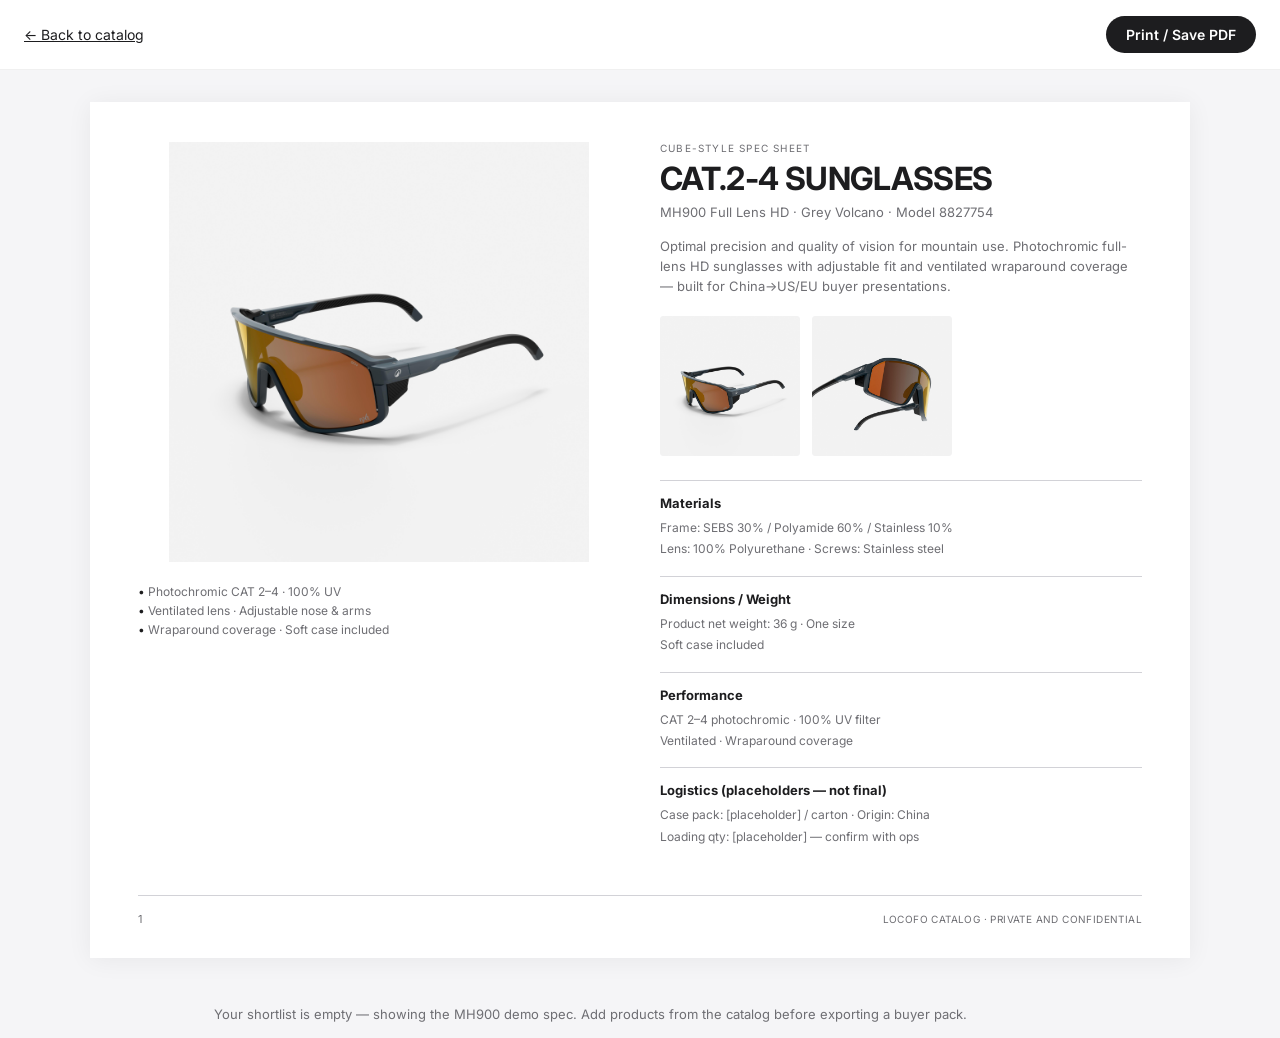
==== pdf.html @ c22a4b8d "feat: Locofo B2B catalog demo with 360, shortlist, and PDF export Implement desktop-first MH900 PDP " ====
<!DOCTYPE html>
<html lang="en">
<head>
  <meta charset="utf-8" />
  <meta name="viewport" content="width=device-width, initial-scale=1" />
  <title>Locofo Catalog — Spec sheet export</title>
  <link rel="preconnect" href="https://fonts.googleapis.com" />
  <link rel="preconnect" href="https://fonts.gstatic.com" crossorigin />
  <link href="https://fonts.googleapis.com/css2?family=Inter:wght@400;500;600;700&display=swap" rel="stylesheet" />
  <link rel="stylesheet" href="css/pdf.css" />
</head>
<body class="pdf-body">
  <div class="pdf-toolbar no-print">
    <a href="index.html">← Back to catalog</a>
    <button type="button" class="btn-print" id="printBtn">Print / Save PDF</button>
  </div>

  <article class="sheet" id="sheet">
    <div class="sheet-grid">
      <div class="sheet-visual">
        <img id="heroImg" src="frames/01.jpg" alt="CAT.2-4 Sunglasses MH900 Grey Volcano" class="hero-img" />
        <ul class="feature-bullets">
          <li>Photochromic CAT 2–4 · 100% UV</li>
          <li>Ventilated lens · Adjustable nose &amp; arms</li>
          <li>Wraparound coverage · Soft case included</li>
        </ul>
      </div>
      <div class="sheet-specs">
        <p class="sheet-kicker">CUBE-STYLE SPEC SHEET</p>
        <h1 class="sheet-title">CAT.2-4 SUNGLASSES</h1>
        <p class="sheet-meta">MH900 Full Lens HD · Grey Volcano · Model 8827754</p>
        <p class="sheet-summary">
          Optimal precision and quality of vision for mountain use. Photochromic full-lens HD sunglasses with
          adjustable fit and ventilated wraparound coverage — built for China→US/EU buyer presentations.
        </p>
        <div class="thumb-row">
          <img src="frames/01.jpg" alt="Front angle" width="140" height="105" />
          <img src="frames/04.jpg" alt="Side angle" width="140" height="105" />
        </div>

        <section class="spec-block">
          <h2>Materials</h2>
          <p>Frame: SEBS 30% / Polyamide 60% / Stainless 10%</p>
          <p>Lens: 100% Polyurethane · Screws: Stainless steel</p>
        </section>
        <section class="spec-block">
          <h2>Dimensions / Weight</h2>
          <p>Product net weight: 36 g · One size</p>
          <p>Soft case included</p>
        </section>
        <section class="spec-block">
          <h2>Performance</h2>
          <p>CAT 2–4 photochromic · 100% UV filter</p>
          <p>Ventilated · Wraparound coverage</p>
        </section>
        <section class="spec-block">
          <h2>Logistics (placeholders — not final)</h2>
          <p>Case pack: [placeholder] / carton · Origin: China</p>
          <p>Loading qty: [placeholder] — confirm with ops</p>
        </section>
      </div>
    </div>
    <footer class="sheet-footer">
      <span>1</span>
      <span class="confidential">Locofo Catalog · PRIVATE AND CONFIDENTIAL</span>
    </footer>
  </article>

  <p class="empty-notice no-print" id="emptyNotice" hidden>
    Your shortlist is empty — showing the MH900 demo spec. Add products from the catalog before exporting a buyer pack.
  </p>

  <script src="js/product.js"></script>
  <script src="js/shortlist.js"></script>
  <script>
    (function () {
      const ids = window.LocofoShortlist.getIds();
      const notice = document.getElementById('emptyNotice');
      if (ids.length === 0 && notice) notice.hidden = false;

      document.getElementById('printBtn')?.addEventListener('click', () => window.print());
    })();
  </script>
</body>
</html>
---- css/pdf.css ----
:root {
  --ink: #1d1d1f;
  --muted: #6e6e73;
  --line: #d2d2d7;
  --bg: #f5f5f7;
}

* {
  box-sizing: border-box;
}

body.pdf-body {
  margin: 0;
  font-family: 'Inter', system-ui, sans-serif;
  color: var(--ink);
  background: var(--bg);
  -webkit-font-smoothing: antialiased;
}

.pdf-toolbar {
  display: flex;
  align-items: center;
  justify-content: space-between;
  padding: 16px 24px;
  background: #fff;
  border-bottom: 1px solid rgba(0, 0, 0, 0.06);
}

.pdf-toolbar a {
  font-size: 14px;
  color: var(--accent);
}

.btn-print {
  font: inherit;
  font-size: 14px;
  font-weight: 600;
  background: var(--ink);
  color: #fff;
  border: none;
  border-radius: 980px;
  padding: 10px 20px;
  cursor: pointer;
}

.empty-notice {
  max-width: 900px;
  margin: 16px auto;
  padding: 0 24px;
  font-size: 13px;
  color: var(--muted);
}

.sheet {
  max-width: 1100px;
  margin: 32px auto 48px;
  padding: 40px 48px 32px;
  background: #fff;
  box-shadow: 0 2px 24px rgba(0, 0, 0, 0.06);
}

.sheet-grid {
  display: grid;
  grid-template-columns: 1fr 1fr;
  gap: 40px;
  align-items: start;
}

.hero-img {
  width: 100%;
  max-height: 420px;
  object-fit: contain;
  display: block;
}

.feature-bullets {
  margin: 20px 0 0;
  padding: 0;
  list-style: none;
  font-size: 12px;
  color: var(--muted);
  line-height: 1.6;
}

.feature-bullets li::before {
  content: '• ';
  color: var(--ink);
}

.sheet-kicker {
  margin: 0 0 8px;
  font-size: 10px;
  letter-spacing: 0.12em;
  text-transform: uppercase;
  color: var(--muted);
}

.sheet-title {
  margin: 0 0 8px;
  font-size: 32px;
  font-weight: 700;
  letter-spacing: -0.02em;
  line-height: 1.05;
}

.sheet-meta {
  margin: 0 0 16px;
  font-size: 13px;
  color: var(--muted);
}

.sheet-summary {
  margin: 0 0 20px;
  font-size: 13px;
  line-height: 1.55;
  color: var(--muted);
}

.thumb-row {
  display: flex;
  gap: 12px;
  margin-bottom: 24px;
}

.thumb-row img {
  width: 140px;
  height: auto;
  object-fit: contain;
  background: var(--bg);
  border-radius: 4px;
}

.spec-block {
  border-top: 1px solid var(--line);
  padding: 14px 0;
}

.spec-block h2 {
  margin: 0 0 8px;
  font-size: 13px;
  font-weight: 700;
}

.spec-block p {
  margin: 0 0 4px;
  font-size: 12px;
  color: var(--muted);
  line-height: 1.45;
}

.sheet-footer {
  display: flex;
  justify-content: space-between;
  align-items: center;
  margin-top: 32px;
  padding-top: 16px;
  border-top: 1px solid var(--line);
  font-size: 11px;
  color: var(--muted);
}

.confidential {
  letter-spacing: 0.04em;
  text-transform: uppercase;
  font-size: 10px;
}

@media print {
  .no-print {
    display: none !important;
  }

  body.pdf-body {
    background: #fff;
  }

  .sheet {
    margin: 0;
    padding: 0.4in 0.5in;
    box-shadow: none;
    max-width: none;
  }

  @page {
    margin: 0.5in;
    size: letter;
  }
}
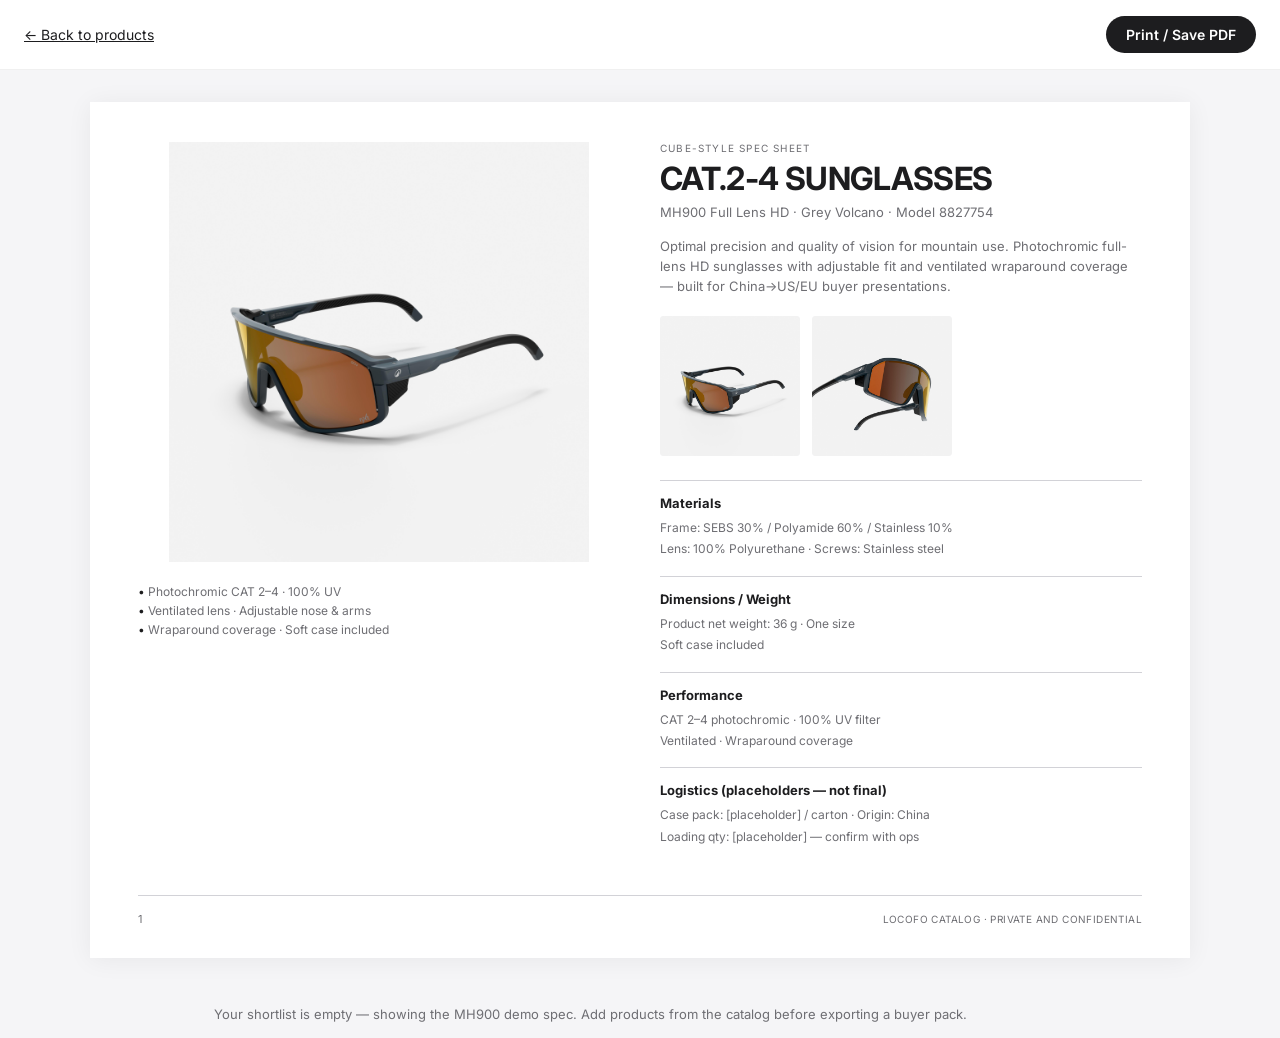
==== commit 7089e8e8: "feat: product listing home page; move PDP to product.html Add Decathlon-inspired category grid on in" ====
--- a/pdf.html
+++ b/pdf.html
@@ -11,7 +11,7 @@
 </head>
 <body class="pdf-body">
   <div class="pdf-toolbar no-print">
-    <a href="index.html">← Back to catalog</a>
+    <a href="index.html">← Back to products</a>
     <button type="button" class="btn-print" id="printBtn">Print / Save PDF</button>
   </div>
 
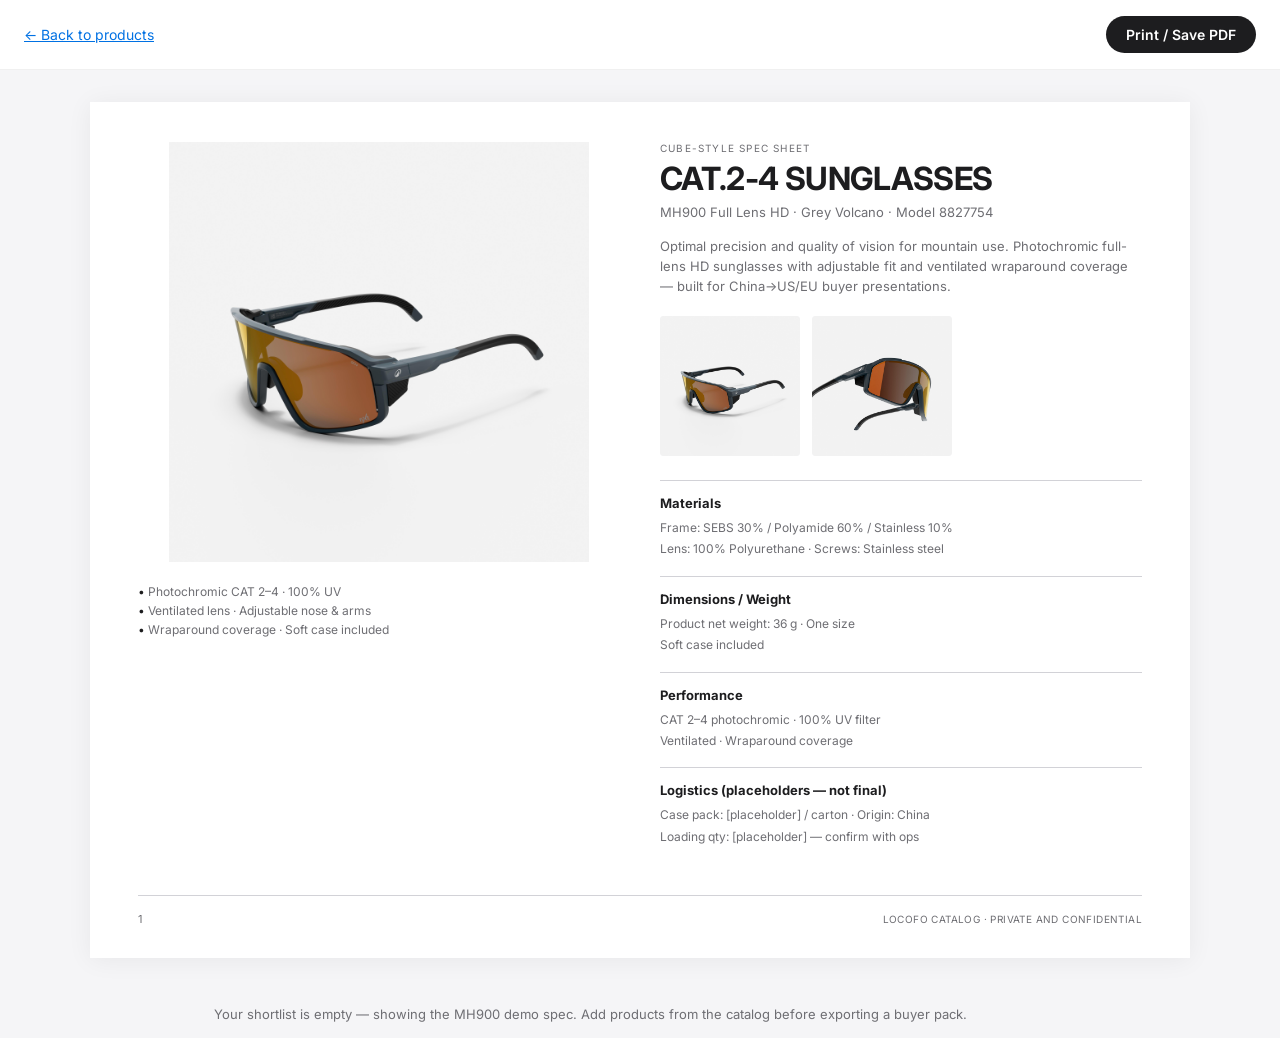
==== commit babb45e6: "feat: add Anti-Fog 8648844 PDP and multi-SKU PDF export Add frames-antifog assets, product-antifog.h" ====
--- a/pdf.html
+++ b/pdf.html
@@ -15,71 +15,17 @@
     <button type="button" class="btn-print" id="printBtn">Print / Save PDF</button>
   </div>
 
-  <article class="sheet" id="sheet">
-    <div class="sheet-grid">
-      <div class="sheet-visual">
-        <img id="heroImg" src="frames/01.jpg" alt="CAT.2-4 Sunglasses MH900 Grey Volcano" class="hero-img" />
-        <ul class="feature-bullets">
-          <li>Photochromic CAT 2–4 · 100% UV</li>
-          <li>Ventilated lens · Adjustable nose &amp; arms</li>
-          <li>Wraparound coverage · Soft case included</li>
-        </ul>
-      </div>
-      <div class="sheet-specs">
-        <p class="sheet-kicker">CUBE-STYLE SPEC SHEET</p>
-        <h1 class="sheet-title">CAT.2-4 SUNGLASSES</h1>
-        <p class="sheet-meta">MH900 Full Lens HD · Grey Volcano · Model 8827754</p>
-        <p class="sheet-summary">
-          Optimal precision and quality of vision for mountain use. Photochromic full-lens HD sunglasses with
-          adjustable fit and ventilated wraparound coverage — built for China→US/EU buyer presentations.
-        </p>
-        <div class="thumb-row">
-          <img src="frames/01.jpg" alt="Front angle" width="140" height="105" />
-          <img src="frames/04.jpg" alt="Side angle" width="140" height="105" />
-        </div>
-
-        <section class="spec-block">
-          <h2>Materials</h2>
-          <p>Frame: SEBS 30% / Polyamide 60% / Stainless 10%</p>
-          <p>Lens: 100% Polyurethane · Screws: Stainless steel</p>
-        </section>
-        <section class="spec-block">
-          <h2>Dimensions / Weight</h2>
-          <p>Product net weight: 36 g · One size</p>
-          <p>Soft case included</p>
-        </section>
-        <section class="spec-block">
-          <h2>Performance</h2>
-          <p>CAT 2–4 photochromic · 100% UV filter</p>
-          <p>Ventilated · Wraparound coverage</p>
-        </section>
-        <section class="spec-block">
-          <h2>Logistics (placeholders — not final)</h2>
-          <p>Case pack: [placeholder] / carton · Origin: China</p>
-          <p>Loading qty: [placeholder] — confirm with ops</p>
-        </section>
-      </div>
-    </div>
-    <footer class="sheet-footer">
-      <span>1</span>
-      <span class="confidential">Locofo Catalog · PRIVATE AND CONFIDENTIAL</span>
-    </footer>
-  </article>
+  <div id="pdfSheets"></div>
 
   <p class="empty-notice no-print" id="emptyNotice" hidden>
     Your shortlist is empty — showing the MH900 demo spec. Add products from the catalog before exporting a buyer pack.
   </p>
 
-  <script src="js/product.js"></script>
+  <script src="js/products.js"></script>
   <script src="js/shortlist.js"></script>
+  <script src="js/pdf-render.js"></script>
   <script>
-    (function () {
-      const ids = window.LocofoShortlist.getIds();
-      const notice = document.getElementById('emptyNotice');
-      if (ids.length === 0 && notice) notice.hidden = false;
-
-      document.getElementById('printBtn')?.addEventListener('click', () => window.print());
-    })();
+    document.getElementById('printBtn')?.addEventListener('click', () => window.print());
   </script>
 </body>
 </html>
--- a/css/pdf.css
+++ b/css/pdf.css
@@ -3,6 +3,7 @@
   --muted: #6e6e73;
   --line: #d2d2d7;
   --bg: #f5f5f7;
+  --accent: #0071e3;
 }
 
 * {
@@ -51,12 +52,16 @@
   color: var(--muted);
 }
 
-.sheet {
+#pdfSheets .sheet {
   max-width: 1100px;
   margin: 32px auto 48px;
   padding: 40px 48px 32px;
   background: #fff;
   box-shadow: 0 2px 24px rgba(0, 0, 0, 0.06);
+}
+
+#pdfSheets .sheet + .sheet {
+  margin-top: 48px;
 }
 
 .sheet-grid {
@@ -174,11 +179,18 @@
     background: #fff;
   }
 
-  .sheet {
+  #pdfSheets .sheet {
     margin: 0;
     padding: 0.4in 0.5in;
     box-shadow: none;
     max-width: none;
+    page-break-after: always;
+    break-after: page;
+  }
+
+  #pdfSheets .sheet:last-child {
+    page-break-after: auto;
+    break-after: auto;
   }
 
   @page {
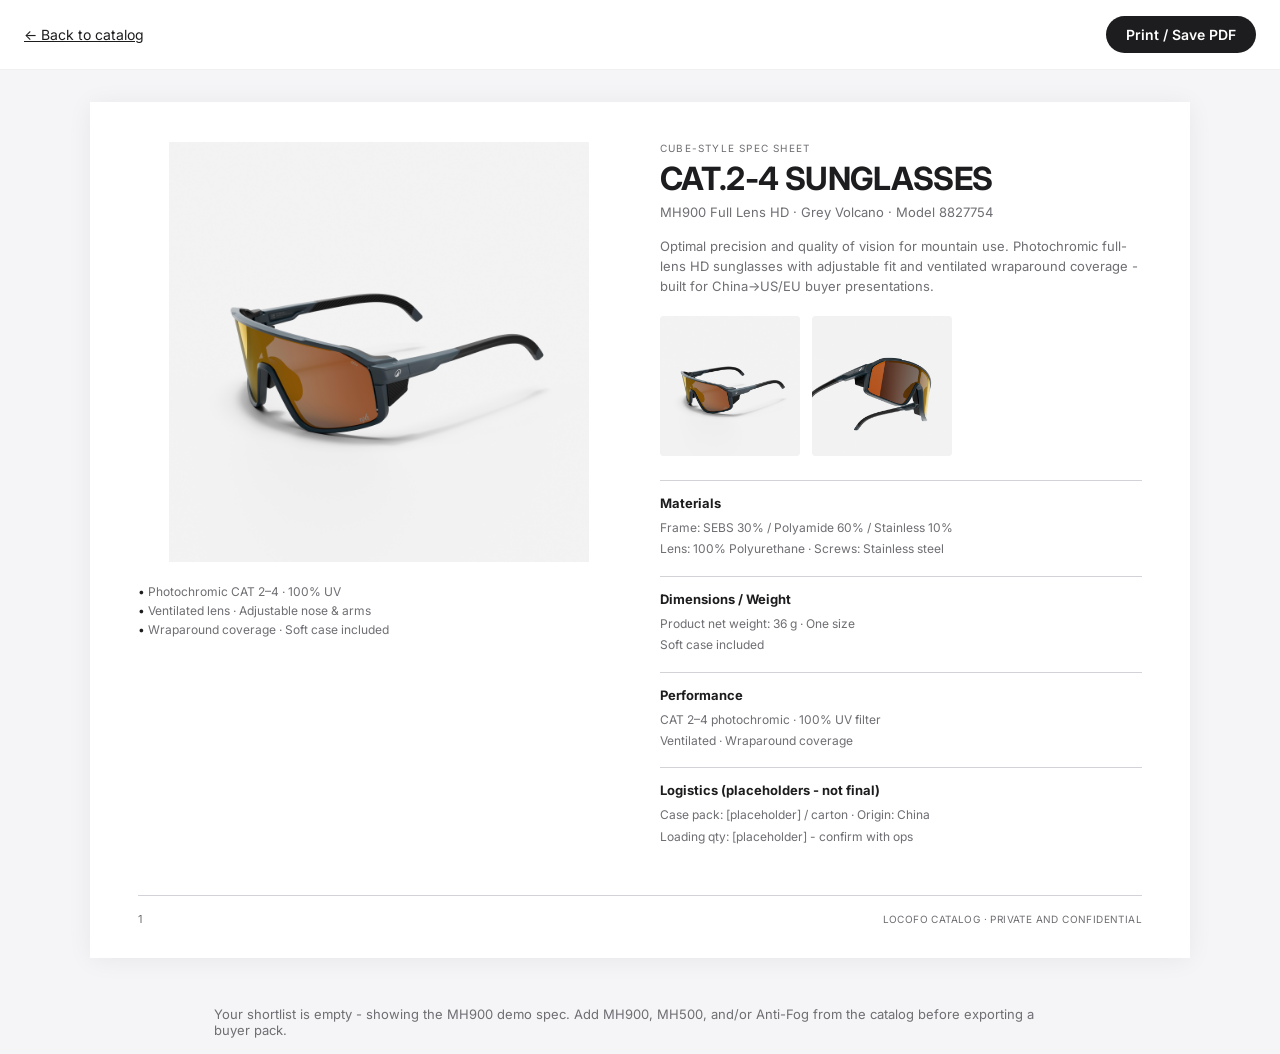
==== commit 5b79b700: "Add the interactive Locofo catalog demo. Ship the product grid, PDPs, shortlist, and PDF export, wit" ====
--- a/pdf.html
+++ b/pdf.html
@@ -3,7 +3,7 @@
 <head>
   <meta charset="utf-8" />
   <meta name="viewport" content="width=device-width, initial-scale=1" />
-  <title>Locofo Catalog — Spec sheet export</title>
+  <title>Locofo Catalog - Spec sheet export</title>
   <link rel="preconnect" href="https://fonts.googleapis.com" />
   <link rel="preconnect" href="https://fonts.gstatic.com" crossorigin />
   <link href="https://fonts.googleapis.com/css2?family=Inter:wght@400;500;600;700&display=swap" rel="stylesheet" />
@@ -11,21 +11,101 @@
 </head>
 <body class="pdf-body">
   <div class="pdf-toolbar no-print">
-    <a href="index.html">← Back to products</a>
+    <a href="index.html">← Back to catalog</a>
     <button type="button" class="btn-print" id="printBtn">Print / Save PDF</button>
   </div>
 
-  <div id="pdfSheets"></div>
+  <div id="sheets"></div>
 
   <p class="empty-notice no-print" id="emptyNotice" hidden>
-    Your shortlist is empty — showing the MH900 demo spec. Add products from the catalog before exporting a buyer pack.
+    Your shortlist is empty - showing the MH900 demo spec. Add MH900, MH500, and/or Anti-Fog from the catalog before exporting a buyer pack.
   </p>
 
-  <script src="js/products.js"></script>
+  <script src="js/product.js"></script>
   <script src="js/shortlist.js"></script>
-  <script src="js/pdf-render.js"></script>
   <script>
-    document.getElementById('printBtn')?.addEventListener('click', () => window.print());
+    (function () {
+      const catalog = window.LOCOFO_PRODUCTS || {};
+      const shortlistIds = window.LocofoShortlist.getIds();
+      const notice = document.getElementById('emptyNotice');
+      const sheetsRoot = document.getElementById('sheets');
+
+      function escapeHtml(str) {
+        return String(str)
+          .replace(/&/g, '&amp;')
+          .replace(/</g, '&lt;')
+          .replace(/>/g, '&gt;')
+          .replace(/"/g, '&quot;');
+      }
+
+      function sheetHtml(p, pageNum, pageTotal) {
+        const bullets = (p.bullets || []).map((b) => `<li>${escapeHtml(b)}</li>`).join('');
+        const materials = (p.materials || []).map((line) => `<p>${escapeHtml(line)}</p>`).join('');
+        const weight = (p.weightLines || []).map((line) => `<p>${escapeHtml(line)}</p>`).join('');
+        const performance = (p.performance || []).map((line) => `<p>${escapeHtml(line)}</p>`).join('');
+        const logistics = (p.logistics || []).map((line) => `<p>${escapeHtml(line)}</p>`).join('');
+
+        return `
+    <article class="sheet" data-product-id="${escapeHtml(p.id)}">
+      <div class="sheet-grid">
+        <div class="sheet-visual">
+          <img src="${escapeHtml(p.thumb)}" alt="${escapeHtml(p.pdfHeroAlt || p.title)}" class="hero-img" />
+          <ul class="feature-bullets">${bullets}</ul>
+        </div>
+        <div class="sheet-specs">
+          <p class="sheet-kicker">CUBE-STYLE SPEC SHEET</p>
+          <h1 class="sheet-title">${escapeHtml(p.pdfTitle || p.title)}</h1>
+          <p class="sheet-meta">${escapeHtml(p.pdfMeta || `${p.subtitle} · ${p.variant} · Model ${p.id}`)}</p>
+          <p class="sheet-summary">${escapeHtml(p.summary || '')}</p>
+          <div class="thumb-row">
+            <img src="${escapeHtml(p.pdfThumbA || p.thumb)}" alt="Front angle" width="140" height="105" />
+            <img src="${escapeHtml(p.pdfThumbB || p.thumb)}" alt="Side angle" width="140" height="105" />
+          </div>
+
+          <section class="spec-block">
+            <h2>Materials</h2>
+            ${materials}
+          </section>
+          <section class="spec-block">
+            <h2>Dimensions / Weight</h2>
+            ${weight}
+          </section>
+          <section class="spec-block">
+            <h2>Performance</h2>
+            ${performance}
+          </section>
+          <section class="spec-block">
+            <h2>Logistics (placeholders - not final)</h2>
+            ${logistics}
+          </section>
+        </div>
+      </div>
+      <footer class="sheet-footer">
+        <span>${pageNum}${pageTotal > 1 ? ' / ' + pageTotal : ''}</span>
+        <span class="confidential">Locofo Catalog · PRIVATE AND CONFIDENTIAL</span>
+      </footer>
+    </article>`;
+      }
+
+      let products = [];
+      if (shortlistIds.length === 0) {
+        if (notice) notice.hidden = false;
+        const fallback = catalog['8827754'];
+        if (fallback) products = [fallback];
+      } else {
+        products = shortlistIds.map((id) => catalog[id]).filter(Boolean);
+        if (products.length === 0) {
+          if (notice) notice.hidden = false;
+          const fallback = catalog['8827754'];
+          if (fallback) products = [fallback];
+        }
+      }
+
+      const total = products.length;
+      sheetsRoot.innerHTML = products.map((p, i) => sheetHtml(p, i + 1, total)).join('');
+
+      document.getElementById('printBtn')?.addEventListener('click', () => window.print());
+    })();
   </script>
 </body>
 </html>
--- a/css/pdf.css
+++ b/css/pdf.css
@@ -3,7 +3,6 @@
   --muted: #6e6e73;
   --line: #d2d2d7;
   --bg: #f5f5f7;
-  --accent: #0071e3;
 }
 
 * {
@@ -52,16 +51,12 @@
   color: var(--muted);
 }
 
-#pdfSheets .sheet {
+.sheet {
   max-width: 1100px;
   margin: 32px auto 48px;
   padding: 40px 48px 32px;
   background: #fff;
   box-shadow: 0 2px 24px rgba(0, 0, 0, 0.06);
-}
-
-#pdfSheets .sheet + .sheet {
-  margin-top: 48px;
 }
 
 .sheet-grid {
@@ -170,6 +165,10 @@
   font-size: 10px;
 }
 
+.sheet + .sheet {
+  margin-top: 48px;
+}
+
 @media print {
   .no-print {
     display: none !important;
@@ -179,7 +178,7 @@
     background: #fff;
   }
 
-  #pdfSheets .sheet {
+  .sheet {
     margin: 0;
     padding: 0.4in 0.5in;
     box-shadow: none;
@@ -188,7 +187,7 @@
     break-after: page;
   }
 
-  #pdfSheets .sheet:last-child {
+  .sheet:last-child {
     page-break-after: auto;
     break-after: auto;
   }
